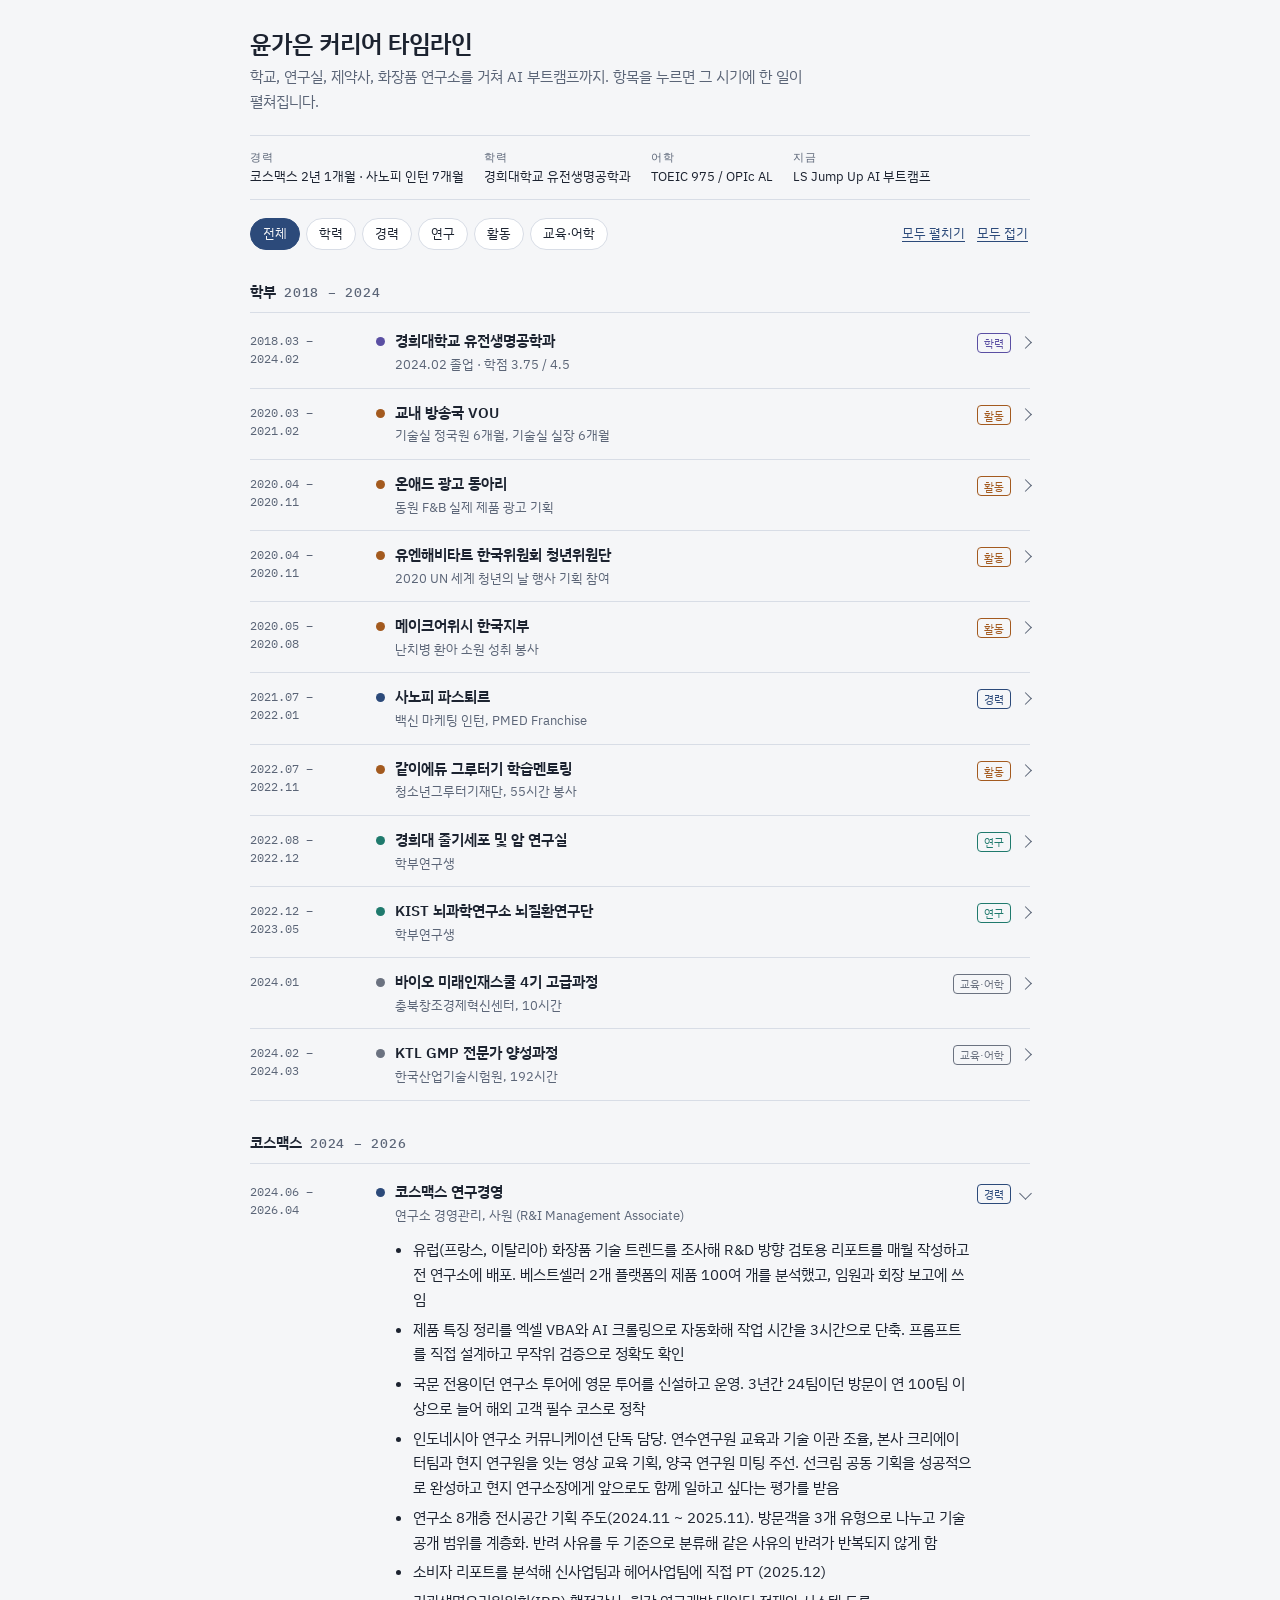
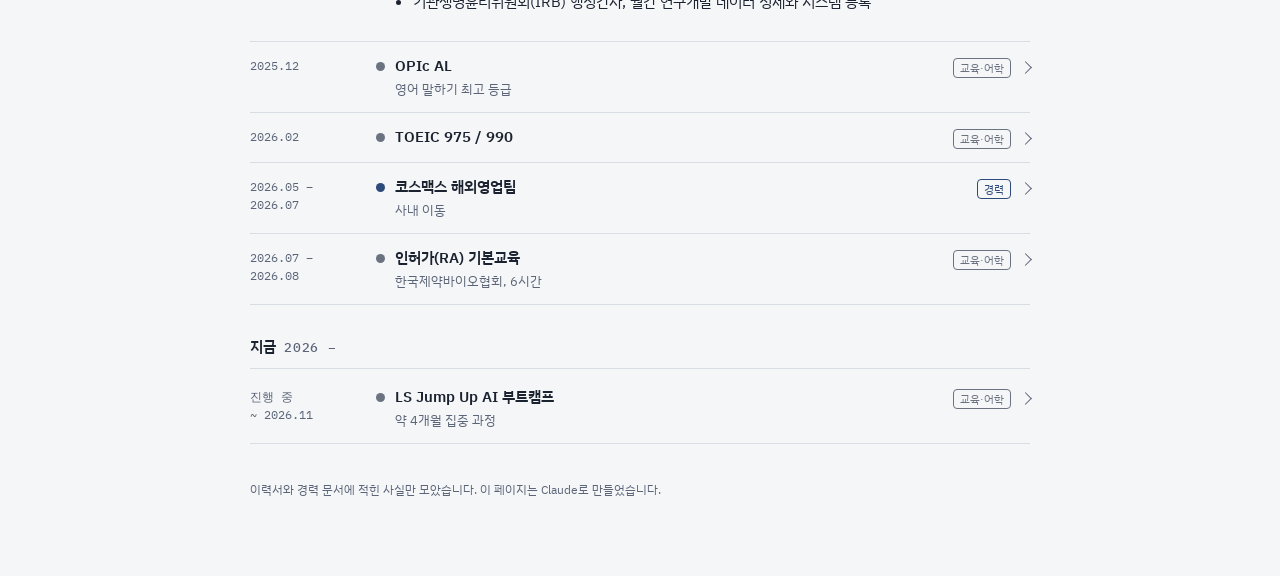
==== projects/career-timeline/index.html @ f56a2a3e "Update portfolio 2026-10-08 10:36" ====
<!doctype html><html><head><meta charset="utf-8"><meta name=viewport content="width=device-width,initial-scale=1,viewport-fit=cover"><style>:root{color-scheme:light;box-sizing:border-box;padding-top:env(safe-area-inset-top,0px);padding-bottom:env(safe-area-inset-bottom,0px)}html{scroll-padding-top:env(safe-area-inset-top,0px)}body{margin:0;padding:0;font:14px -apple-system,BlinkMacSystemFont,sans-serif;background:#faf9f5;color:#141413}img{max-width:100%}[hidden]:not([hidden=until-found i]){display:none!important}</style></head><body>
<title>윤가은 커리어 타임라인</title>
<link rel="preconnect" href="https://fonts.googleapis.com">
<link rel="preconnect" href="https://fonts.gstatic.com" crossorigin>
<link rel="stylesheet" href="https://fonts.googleapis.com/css2?family=IBM+Plex+Mono:wght@400;500&family=IBM+Plex+Sans+KR:wght@400;500;600&display=swap">
<style>
/* Layout: 세로 연표. 왼쪽 날짜 열, 오른쪽 항목. 항목을 누르면 아래로 상세가 펼쳐진다. */
:root {
  --bg: #f5f6f8;
  --surface: #ffffff;
  --fg: #1c2330;
  --muted: #5b6577;
  --line: #d8dde6;
  --accent: #2c4a7a;
  --accent-soft: #e6ecf6;
  --t-edu: #5a4fa3;
  --t-work: #2c4a7a;
  --t-res: #1f7a6d;
  --t-act: #a35a1f;
  --t-lang: #6b7280;
  --t-goal: #b0304a;
  --f-body: "IBM Plex Sans KR", "Apple SD Gothic Neo", "Malgun Gothic", system-ui, sans-serif;
  --f-mono: "IBM Plex Mono", ui-monospace, "SFMono-Regular", Menlo, monospace;
}
@media (prefers-color-scheme: dark) {
  :root:not([data-theme="light"]) {
    --bg: #12161d; --surface: #1a202a; --fg: #e6e9ef; --muted: #9aa5b8; --line: #2c3442;
    --accent: #8fb0e8; --accent-soft: #212c40;
    --t-edu: #b0a6f0; --t-work: #8fb0e8; --t-res: #6fd0c0; --t-act: #e8a870; --t-lang: #a3abb9; --t-goal: #f08aa0;
    color-scheme: dark;
  }
}
:root[data-theme="dark"] {
  --bg: #12161d; --surface: #1a202a; --fg: #e6e9ef; --muted: #9aa5b8; --line: #2c3442;
  --accent: #8fb0e8; --accent-soft: #212c40;
  --t-edu: #b0a6f0; --t-work: #8fb0e8; --t-res: #6fd0c0; --t-act: #e8a870; --t-lang: #a3abb9; --t-goal: #f08aa0;
  color-scheme: dark;
}
body { background: var(--bg); color: var(--fg); font-family: var(--f-body); font-size: 15px; line-height: 1.65; padding-inline: 16px; padding-block: 28px 64px; }
.wrap { max-width: 780px; margin-inline: auto; }
h1 { font-size: 24px; line-height: 1.3; margin: 0 0 6px; font-weight: 600; text-wrap: balance; }
.lede { color: var(--muted); margin: 0 0 20px; max-width: 62ch; }
.facts { display: flex; flex-wrap: wrap; gap: 8px 20px; padding: 12px 0; border-block: 1px solid var(--line); margin-bottom: 18px; font-size: 13px; }
.facts div { min-width: 0; }
.facts b { font-family: var(--f-mono); font-weight: 500; color: var(--muted); font-size: 11px; letter-spacing: .06em; text-transform: uppercase; display: block; }
.bar { display: flex; flex-wrap: wrap; gap: 8px; align-items: center; margin-bottom: 8px; }
.chips { display: flex; flex-wrap: wrap; gap: 6px; flex: 1 1 auto; min-width: 0; }
button { font: inherit; color: inherit; cursor: pointer; }
.chip { border: 1px solid var(--line); background: var(--surface); border-radius: 999px; padding: 4px 12px; font-size: 13px; }
.chip[aria-pressed="true"] { background: var(--accent); border-color: var(--accent); color: var(--bg); }
.ghost { border: 0; background: none; color: var(--accent); font-size: 13px; padding: 4px 2px; text-decoration: underline; text-underline-offset: 3px; }
button:focus-visible, summary:focus-visible { outline: 2px solid var(--accent); outline-offset: 2px; }

.era { margin-top: 30px; }
.era h2 { font-size: 13px; font-family: var(--f-mono); font-weight: 500; letter-spacing: .06em; text-transform: uppercase; color: var(--muted); margin: 0 0 4px; padding-bottom: 8px; border-bottom: 1px solid var(--line); }
.era h2 span { color: var(--fg); letter-spacing: 0; text-transform: none; font-family: var(--f-body); font-weight: 600; font-size: 15px; margin-right: 8px; }
.item { display: grid; grid-template-columns: 112px minmax(0, 1fr); gap: 0 14px; border-bottom: 1px solid var(--line); }
.when { font-family: var(--f-mono); font-size: 12px; color: var(--muted); padding-top: 15px; line-height: 1.5; font-variant-numeric: tabular-nums; }
details { min-width: 0; }
summary { list-style: none; cursor: pointer; padding: 12px 0; display: flex; gap: 10px; align-items: flex-start; }
summary::-webkit-details-marker { display: none; }
.dot { flex: none; width: 9px; height: 9px; border-radius: 50%; margin-top: 8px; background: var(--c); }
.head { min-width: 0; flex: 1; }
.title { font-weight: 600; display: block; text-wrap: balance; }
.sub { display: block; font-size: 13px; color: var(--muted); }
.tag { flex: none; font-size: 11px; border: 1px solid var(--c); color: var(--c); border-radius: 4px; padding: 0 6px; line-height: 18px; margin-top: 4px; }
.caret { flex: none; width: 8px; height: 8px; border-right: 1.5px solid var(--muted); border-bottom: 1.5px solid var(--muted); transform: rotate(-45deg); margin-top: 9px; transition: transform .15s; }
details[open] .caret { transform: rotate(45deg); }
.body { padding: 0 0 16px 19px; max-width: 64ch; }
.body p { margin: 0 0 10px; }
.body ul { margin: 0 0 10px; padding-left: 18px; }
.body li { margin-bottom: 5px; }
.note { font-size: 13px; background: var(--accent-soft); border-radius: 6px; padding: 8px 12px; margin: 0; }
.goal-table { width: 100%; border-collapse: collapse; font-size: 13px; margin: 6px 0 10px; }
.tbl { overflow-x: auto; }
.goal-table th, .goal-table td { text-align: left; padding: 5px 10px 5px 0; border-bottom: 1px solid var(--line); vertical-align: top; }
.goal-table th { font-weight: 500; color: var(--muted); font-size: 12px; }
.goal-table td:first-child { font-family: var(--f-mono); white-space: nowrap; }
.foot { margin-top: 36px; font-size: 12px; color: var(--muted); max-width: 70ch; }
@media (max-width: 560px) {
  .item { grid-template-columns: minmax(0, 1fr); }
  .when { padding: 12px 0 0 19px; }
  summary { padding-top: 4px; }
}
@media (prefers-reduced-motion: reduce) { .caret { transition: none; } }
</style>

<div class="wrap">
  <h1>윤가은 커리어 타임라인</h1>
  <p class="lede">학교, 연구실, 제약사, 화장품 연구소를 거쳐 AI 부트캠프까지. 항목을 누르면 그 시기에 한 일이 펼쳐집니다.</p>
  <div class="facts">
    <div><b>경력</b>코스맥스 2년 1개월 · 사노피 인턴 7개월</div>
    <div><b>학력</b>경희대학교 유전생명공학과</div>
    <div><b>어학</b>TOEIC 975 / OPIc AL</div>
    <div><b>지금</b>LS Jump Up AI 부트캠프</div>
  </div>
  <div class="bar">
    <div class="chips" id="chips" role="group" aria-label="분류 필터"></div>
    <button class="ghost" id="openAll" type="button">모두 펼치기</button>
    <button class="ghost" id="closeAll" type="button">모두 접기</button>
  </div>
  <div id="root"></div>
  <p class="foot">이력서와 경력 문서에 적힌 사실만 모았습니다. 이 페이지는 Claude로 만들었습니다.</p>
</div>

<script>
var TAGS = {
  edu: { name: "학력", c: "var(--t-edu)" },
  work: { name: "경력", c: "var(--t-work)" },
  res: { name: "연구", c: "var(--t-res)" },
  act: { name: "활동", c: "var(--t-act)" },
  lang: { name: "교육·어학", c: "var(--t-lang)" }
};

var ERAS = [
  { title: "학부", range: "2018 – 2024", items: [
    { when: "2018.03 –\n2024.02", t: "경희대학교 유전생명공학과", s: "2024.02 졸업 · 학점 3.75 / 4.5", tag: "edu",
      pts: ["주요 과목: 바이오 임상설계, 분자생물학, 인체생리학, 유기화학",
            "졸업논문, 유전공학종합설계, 단기현장실습(전공) 이수"] },
    { when: "2020.03 –\n2021.02", t: "교내 방송국 VOU", s: "기술실 정국원 6개월, 기술실 실장 6개월", tag: "act",
      pts: ["학교 축제와 홈페이지용 영상 촬영, 편집, 장비 구매와 AS 등 장비 운영 관리 총괄",
            "3년째 매 학기 반복되던 부원 이탈의 원인을 개별 면담으로 두 가지로 좁힘. 신입은 교육 체계가 없어 적응이 어려웠고, 기존 부원은 기술실에 몰린 업무로 지쳐 있었음",
            "교재와 단계별 커리큘럼으로 자습형 교육 체계를 신설하고, 타 부서와 업무를 나눠 맡는 구조로 개편",
            "결과: 이탈자 0명, 다음 기수 지원율 4~5배 증가"] },
    { when: "2020.04 –\n2020.11", t: "온애드 광고 동아리", s: "동원 F&B 실제 제품 광고 기획", tag: "act",
      pts: ["동원샘물: 시장 분석 후 타겟 선정, MZ세대 대상 굿즈와 캠페인 기획, 동아리 내부 경쟁 PT 발표",
            "동원홍차밀크티: 영상 광고 제작 담당"] },
    { when: "2020.04 –\n2020.11", t: "유엔해비타트 한국위원회 청년위원단", s: "2020 UN 세계 청년의 날 행사 기획 참여", tag: "act",
      pts: ["청년위원단 브랜딩 총괄: 네이밍(버플리), 로고, 청년의 날 굿즈 제작",
            "카드뉴스, 기사 번역, 홍보 영상 등 콘텐츠 제작 전반 담당",
            "다문화와 글로벌 청년 대상 네트워킹 행사 기획과 운영"] },
    { when: "2020.05 –\n2020.08", t: "메이크어위시 한국지부", s: "난치병 환아 소원 성취 봉사", tag: "act", pts: [] },
    { when: "2021.07 –\n2022.01", t: "사노피 파스퇴르", s: "백신 마케팅 인턴, PMED Franchise", tag: "work",
      pts: ["독감과 PMED(폐렴, 수막염, 풍토병) 백신 판촉 자료의 문구 작성과 디자인, 근거 자료 조사, 유관부서 커뮤니케이션",
            "웨비나와 워크숍 기획 참여",
            "판촉 자료 12종 기획과 제작(목표 10종 초과). 총 약 50개 제작 및 배포 관리",
            "사수와 일하는 방식이 달라 일정이 밀리자 병목을 정리해 역할 재편을 제안. 사수가 뼈대를 잡고 본인이 근거 조사와 문구 검증으로 마무리하는 방식으로 바꿔 12종 완성",
            "독감 백신 동시접종 메시지를 담은 신규 마케팅 자료를 직접 제안해 완성"],
      note: "영업 현장 워크숍에 자원해 참석하고 영업사원과 대화한 내용을 자료 제작에 반영함" },
    { when: "2022.07 –\n2022.11", t: "같이에듀 그루터기 학습멘토링", s: "청소년그루터기재단, 55시간 봉사", tag: "act",
      pts: ["활동우수상 수상"] },
    { when: "2022.08 –\n2022.12", t: "경희대 줄기세포 및 암 연구실", s: "학부연구생", tag: "res",
      pts: ["암 미세환경에서 줄기세포의 영향을 보는 실험을 맡아 수행",
            "세포배양, qRT-PCR, RNA isolation, Western blot 등을 배우고 직접 수행"] },
    { when: "2022.12 –\n2023.05", t: "KIST 뇌과학연구소 뇌질환연구단", s: "학부연구생", tag: "res",
      pts: ["TTYH 채널 연구 보조. gene knock-down 후 병리적 변화를 조직학 수준에서 관찰하는 실험을 주체적으로 계획하고 수행",
            "Perfusion, Cryosection, Immunohistochemistry, Confocal microscopy, 마우스 뇌 virus injection"] },
    { when: "2024.01", t: "바이오 미래인재스쿨 4기 고급과정", s: "충북창조경제혁신센터, 10시간", tag: "lang",
      pts: ["제약·바이오 가치사슬, 글로벌 주요 제약기업 분석, M&A 트렌드 분석"] },
    { when: "2024.02 –\n2024.03", t: "KTL GMP 전문가 양성과정", s: "한국산업기술시험원, 192시간", tag: "lang",
      pts: ["GMP 규정, 품질관리시스템, CSV와 DI, 밸리데이션 이론과 분석 장비 실습"] }
  ]},
  { title: "코스맥스", range: "2024 – 2026", items: [
    { when: "2024.06 –\n2026.04", t: "코스맥스 연구경영", s: "연구소 경영관리, 사원 (R&I Management Associate)", tag: "work",
      pts: ["유럽(프랑스, 이탈리아) 화장품 기술 트렌드를 조사해 R&D 방향 검토용 리포트를 매월 작성하고 전 연구소에 배포. 베스트셀러 2개 플랫폼의 제품 100여 개를 분석했고, 임원과 회장 보고에 쓰임",
            "제품 특징 정리를 엑셀 VBA와 AI 크롤링으로 자동화해 작업 시간을 3시간으로 단축. 프롬프트를 직접 설계하고 무작위 검증으로 정확도 확인",
            "국문 전용이던 연구소 투어에 영문 투어를 신설하고 운영. 3년간 24팀이던 방문이 연 100팀 이상으로 늘어 해외 고객 필수 코스로 정착",
            "인도네시아 연구소 커뮤니케이션 단독 담당. 연수연구원 교육과 기술 이관 조율, 본사 크리에이터팀과 현지 연구원을 잇는 영상 교육 기획, 양국 연구원 미팅 주선. 선크림 공동 기획을 성공적으로 완성하고 현지 연구소장에게 앞으로도 함께 일하고 싶다는 평가를 받음",
            "연구소 8개층 전시공간 기획 주도(2024.11 ~ 2025.11). 방문객을 3개 유형으로 나누고 기술 공개 범위를 계층화. 반려 사유를 두 기준으로 분류해 같은 사유의 반려가 반복되지 않게 함",
            "소비자 리포트를 분석해 신사업팀과 헤어사업팀에 직접 PT (2025.12)",
            "기관생명윤리위원회(IRB) 행정간사, 월간 연구개발 데이터 정제와 시스템 등록"] },
    { when: "2025.12", t: "OPIc AL", s: "영어 말하기 최고 등급", tag: "lang", pts: [] },
    { when: "2026.02", t: "TOEIC 975 / 990", s: "", tag: "lang", pts: [] },
    { when: "2026.05 –\n2026.07", t: "코스맥스 해외영업팀", s: "사내 이동", tag: "work",
      pts: ["사내 이동으로 해외영업팀에서 근무"] },
    { when: "2026.07 –\n2026.08", t: "인허가(RA) 기본교육", s: "한국제약바이오협회, 6시간", tag: "lang",
      pts: ["약사법 등 규제 법령, 의약품 인허가와 심사, 임상시험, 품질관리, 허가-특허 연계제도"] }
  ]},
  { title: "지금", range: "2026 –", items: [
    { when: "진행 중\n~ 2026.11", t: "LS Jump Up AI 부트캠프", s: "약 4개월 집중 과정", tag: "lang",
      pts: ["제조업 디지털 전환, 데이터 분석과 시각화, 바이브 코딩 웹 개발, 생성형 AI 업무 자동화, AI 에이전트 구축",
            "설비 고장 예측 AI와 예지보전 대시보드 (3인 팀, 조장). 정비 담당자가 어려워하는 것은 고장 예측 자체가 아니라 부품 발주 시점 판단이라는 점을 확인하고, 발주 시점을 함께 제시하도록 설계 변경",
            "본인은 고장 예측 모델 담당. 센서 데이터 87만 건으로 LightGBM 모델 36개, AUC 0.88 ~ 0.95"] }
  ]}
];

var root = document.getElementById("root");
var chips = document.getElementById("chips");
var active = "all";

function el(tag, cls, text) {
  var e = document.createElement(tag);
  if (cls) e.className = cls;
  if (text != null) e.textContent = text;
  return e;
}

function render() {
  root.textContent = "";
  ERAS.forEach(function (era) {
    var items = era.items.filter(function (it) { return active === "all" || it.tag === active; });
    if (!items.length) return;
    var sec = el("section", "era");
    var h = el("h2");
    h.appendChild(el("span", null, era.title));
    h.appendChild(document.createTextNode(era.range));
    sec.appendChild(h);
    items.forEach(function (it) {
      var row = el("div", "item");
      var when = el("div", "when");
      it.when.split("\n").forEach(function (line, i) {
        if (i) when.appendChild(document.createElement("br"));
        when.appendChild(document.createTextNode(line));
      });
      row.appendChild(when);
      var d = document.createElement("details");
      if (it.t === "코스맥스 연구경영" && active === "all") d.open = true;
      d.style.setProperty("--c", TAGS[it.tag].c);
      var sm = document.createElement("summary");
      sm.appendChild(el("span", "dot"));
      var head = el("span", "head");
      head.appendChild(el("span", "title", it.t));
      if (it.s) head.appendChild(el("span", "sub", it.s));
      sm.appendChild(head);
      sm.appendChild(el("span", "tag", TAGS[it.tag].name));
      sm.appendChild(el("span", "caret"));
      d.appendChild(sm);
      var body = el("div", "body");
      if (it.pts && it.pts.length) {
        var ul = document.createElement("ul");
        it.pts.forEach(function (p) { ul.appendChild(el("li", null, p)); });
        body.appendChild(ul);
      } else {
        body.appendChild(el("p", null, it.s || "세부 내용 없음"));
      }
      if (it.note) body.appendChild(el("p", "note", it.note));
      d.appendChild(body);
      row.appendChild(d);
      sec.appendChild(row);
    });
    root.appendChild(sec);
  });
}

function drawChips() {
  chips.textContent = "";
  ["all"].concat(Object.keys(TAGS)).forEach(function (k) {
    var b = el("button", "chip", k === "all" ? "전체" : TAGS[k].name);
    b.type = "button";
    b.setAttribute("aria-pressed", String(active === k));
    b.addEventListener("click", function () { active = k; drawChips(); render(); });
    chips.appendChild(b);
  });
}

document.getElementById("openAll").addEventListener("click", function () {
  root.querySelectorAll("details").forEach(function (d) { d.open = true; });
});
document.getElementById("closeAll").addEventListener("click", function () {
  root.querySelectorAll("details").forEach(function (d) { d.open = false; });
});

drawChips();
render();
</script>

</body></html>
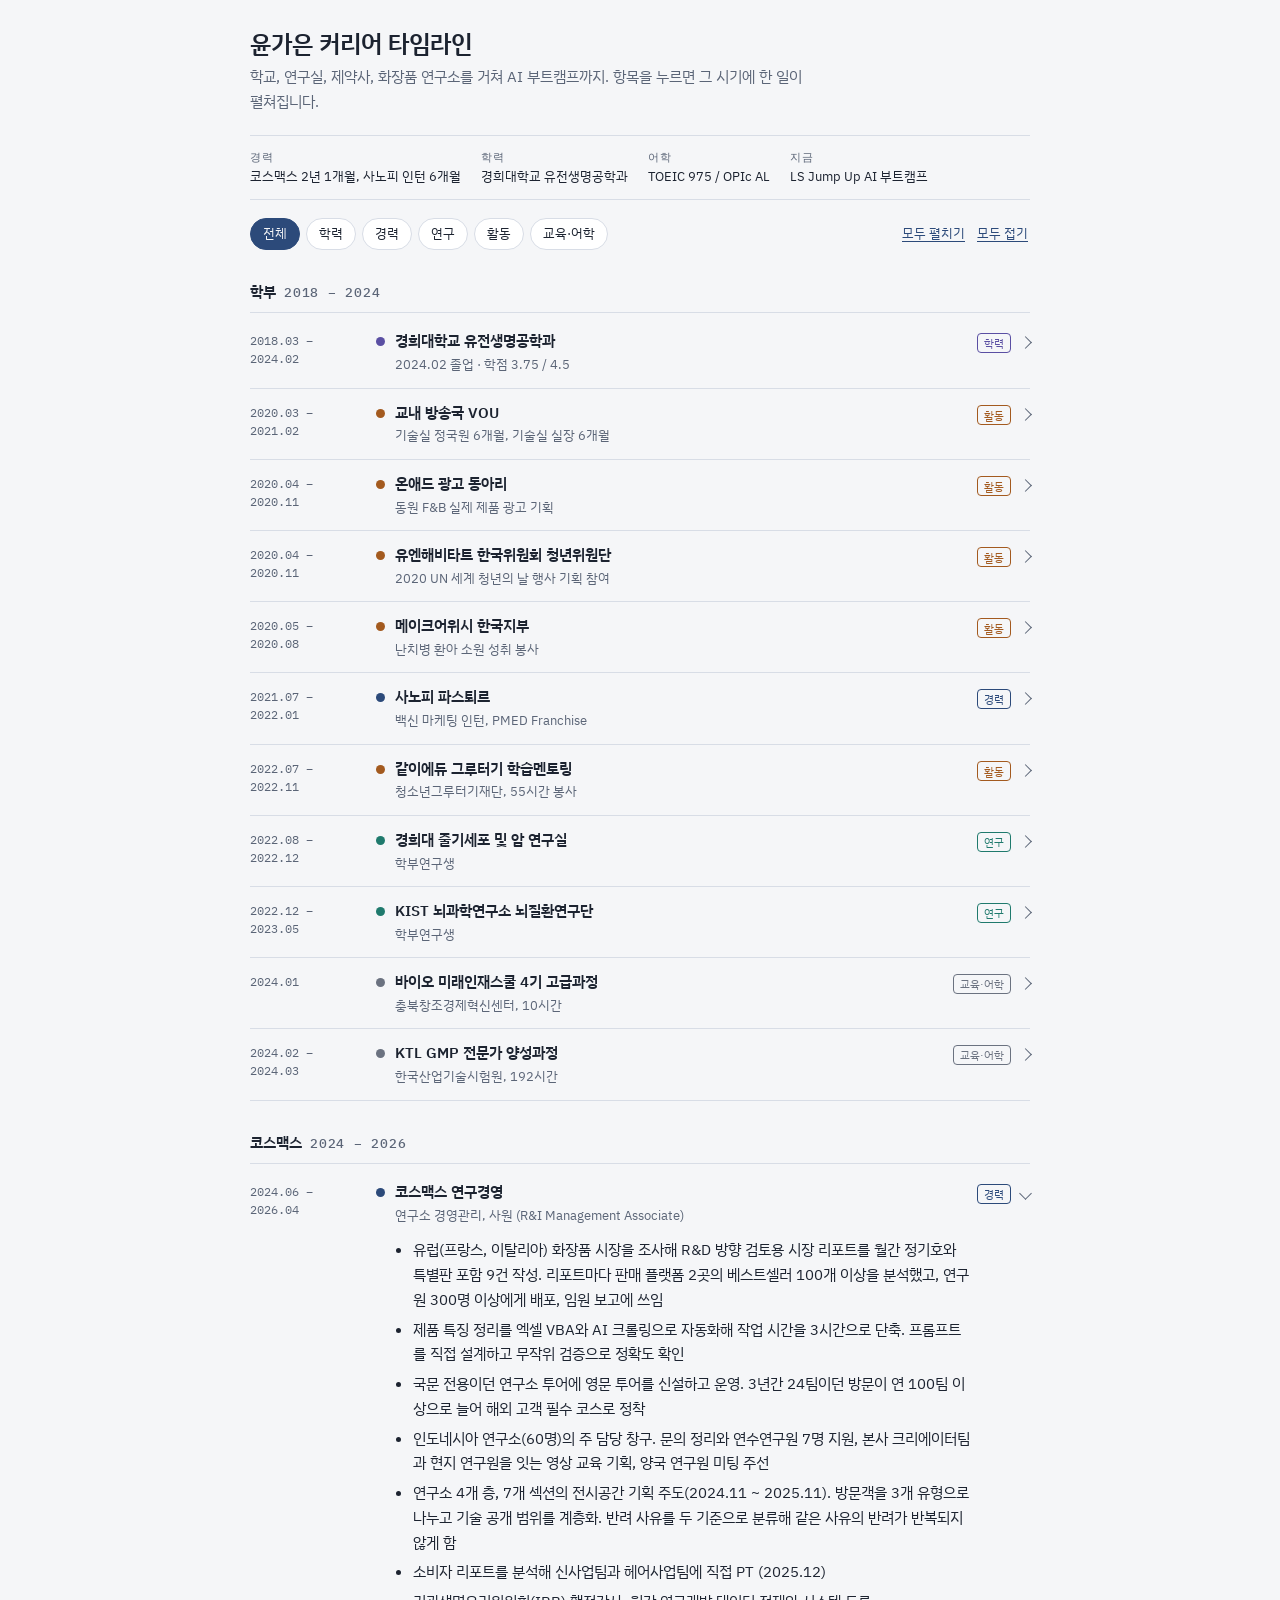
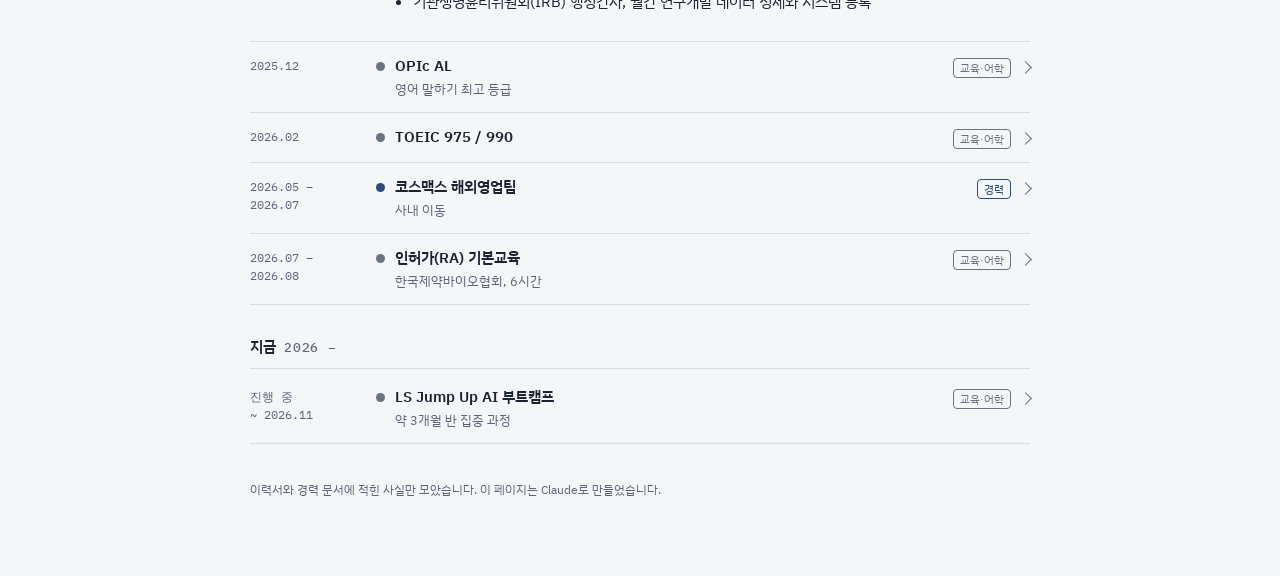
==== commit 254c6699: "Update portfolio 2026-10-28 20:35" ====
--- a/projects/career-timeline/index.html
+++ b/projects/career-timeline/index.html
@@ -89,7 +89,7 @@
   <h1>윤가은 커리어 타임라인</h1>
   <p class="lede">학교, 연구실, 제약사, 화장품 연구소를 거쳐 AI 부트캠프까지. 항목을 누르면 그 시기에 한 일이 펼쳐집니다.</p>
   <div class="facts">
-    <div><b>경력</b>코스맥스 2년 1개월 · 사노피 인턴 7개월</div>
+    <div><b>경력</b>코스맥스 2년 1개월, 사노피 인턴 6개월</div>
     <div><b>학력</b>경희대학교 유전생명공학과</div>
     <div><b>어학</b>TOEIC 975 / OPIc AL</div>
     <div><b>지금</b>LS Jump Up AI 부트캠프</div>
@@ -152,25 +152,25 @@
   ]},
   { title: "코스맥스", range: "2024 – 2026", items: [
     { when: "2024.06 –\n2026.04", t: "코스맥스 연구경영", s: "연구소 경영관리, 사원 (R&I Management Associate)", tag: "work",
-      pts: ["유럽(프랑스, 이탈리아) 화장품 기술 트렌드를 조사해 R&D 방향 검토용 리포트를 매월 작성하고 전 연구소에 배포. 베스트셀러 2개 플랫폼의 제품 100여 개를 분석했고, 임원과 회장 보고에 쓰임",
+      pts: ["유럽(프랑스, 이탈리아) 화장품 시장을 조사해 R&D 방향 검토용 시장 리포트를 월간 정기호와 특별판 포함 9건 작성. 리포트마다 판매 플랫폼 2곳의 베스트셀러 100개 이상을 분석했고, 연구원 300명 이상에게 배포, 임원 보고에 쓰임",
             "제품 특징 정리를 엑셀 VBA와 AI 크롤링으로 자동화해 작업 시간을 3시간으로 단축. 프롬프트를 직접 설계하고 무작위 검증으로 정확도 확인",
             "국문 전용이던 연구소 투어에 영문 투어를 신설하고 운영. 3년간 24팀이던 방문이 연 100팀 이상으로 늘어 해외 고객 필수 코스로 정착",
-            "인도네시아 연구소 커뮤니케이션 단독 담당. 연수연구원 교육과 기술 이관 조율, 본사 크리에이터팀과 현지 연구원을 잇는 영상 교육 기획, 양국 연구원 미팅 주선. 선크림 공동 기획을 성공적으로 완성하고 현지 연구소장에게 앞으로도 함께 일하고 싶다는 평가를 받음",
-            "연구소 8개층 전시공간 기획 주도(2024.11 ~ 2025.11). 방문객을 3개 유형으로 나누고 기술 공개 범위를 계층화. 반려 사유를 두 기준으로 분류해 같은 사유의 반려가 반복되지 않게 함",
+            "인도네시아 연구소(60명)의 주 담당 창구. 문의 정리와 연수연구원 7명 지원, 본사 크리에이터팀과 현지 연구원을 잇는 영상 교육 기획, 양국 연구원 미팅 주선",
+            "연구소 4개 층, 7개 섹션의 전시공간 기획 주도(2024.11 ~ 2025.11). 방문객을 3개 유형으로 나누고 기술 공개 범위를 계층화. 반려 사유를 두 기준으로 분류해 같은 사유의 반려가 반복되지 않게 함",
             "소비자 리포트를 분석해 신사업팀과 헤어사업팀에 직접 PT (2025.12)",
             "기관생명윤리위원회(IRB) 행정간사, 월간 연구개발 데이터 정제와 시스템 등록"] },
     { when: "2025.12", t: "OPIc AL", s: "영어 말하기 최고 등급", tag: "lang", pts: [] },
     { when: "2026.02", t: "TOEIC 975 / 990", s: "", tag: "lang", pts: [] },
     { when: "2026.05 –\n2026.07", t: "코스맥스 해외영업팀", s: "사내 이동", tag: "work",
-      pts: ["사내 이동으로 해외영업팀에서 근무"] },
+      pts: ["사내 이동. 고객사 11곳의 프로젝트 25개 이상에서 샘플링부터 생산까지 연락 창구"] },
     { when: "2026.07 –\n2026.08", t: "인허가(RA) 기본교육", s: "한국제약바이오협회, 6시간", tag: "lang",
       pts: ["약사법 등 규제 법령, 의약품 인허가와 심사, 임상시험, 품질관리, 허가-특허 연계제도"] }
   ]},
   { title: "지금", range: "2026 –", items: [
-    { when: "진행 중\n~ 2026.11", t: "LS Jump Up AI 부트캠프", s: "약 4개월 집중 과정", tag: "lang",
+    { when: "진행 중\n~ 2026.11", t: "LS Jump Up AI 부트캠프", s: "약 3개월 반 집중 과정", tag: "lang",
       pts: ["제조업 디지털 전환, 데이터 분석과 시각화, 바이브 코딩 웹 개발, 생성형 AI 업무 자동화, AI 에이전트 구축",
-            "설비 고장 예측 AI와 예지보전 대시보드 (3인 팀, 조장). 정비 담당자가 어려워하는 것은 고장 예측 자체가 아니라 부품 발주 시점 판단이라는 점을 확인하고, 발주 시점을 함께 제시하도록 설계 변경",
-            "본인은 고장 예측 모델 담당. 센서 데이터 87만 건으로 LightGBM 모델 36개, AUC 0.88 ~ 0.95"] }
+            "설비 고장 예측 기반 정비·발주 의사결정 지원 시스템 (3인 팀, 조장). 예측만 해도 부품이 없으면 무의미하다고 보고, 고장 확률을 D-day와 발주 시한으로 바꿔 제시하도록 설계",
+            "본인은 데이터 전처리, 부품별 고장 예측 모델, 대시보드 화면 통합·반응형 UI 담당(기여도 35%). 기존 경과일 규칙 AUC 0.727 → 채택 부품 3종 0.88 ~ 0.94"] }
   ]}
 ];
 
